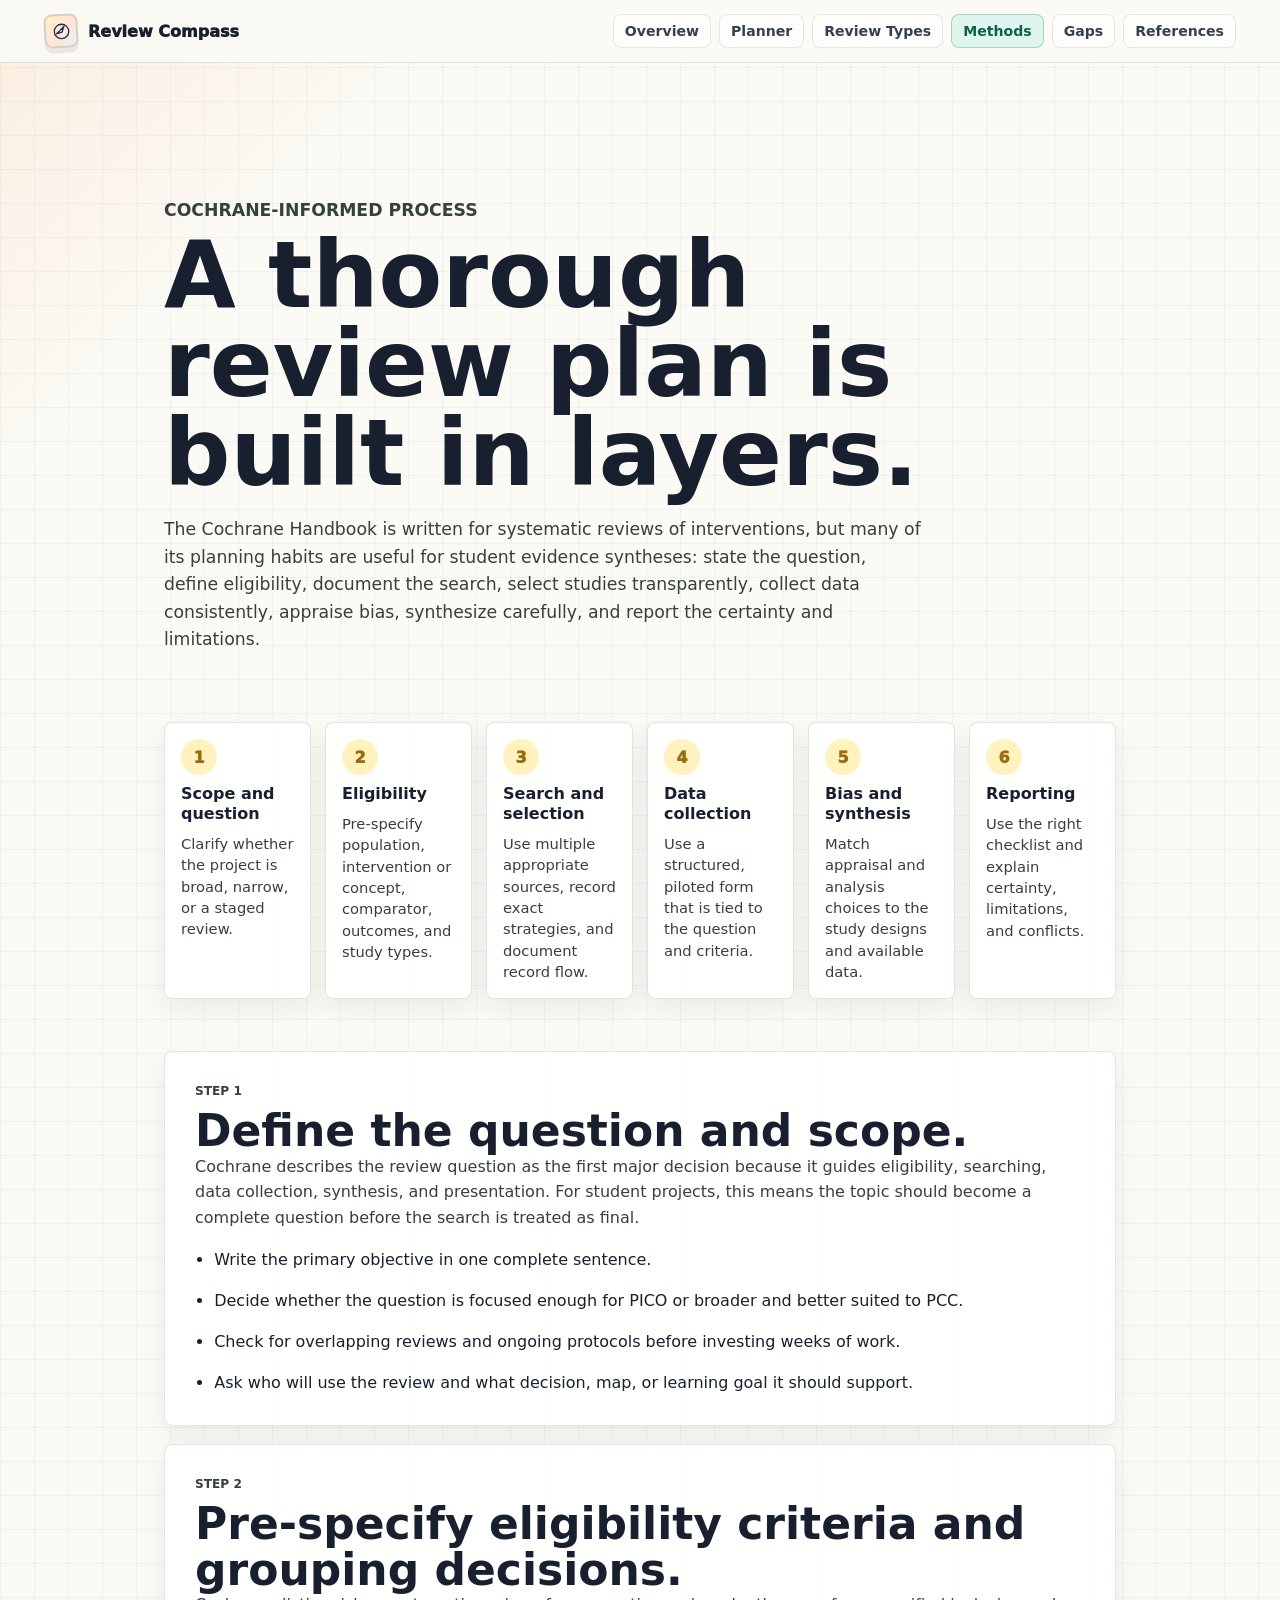
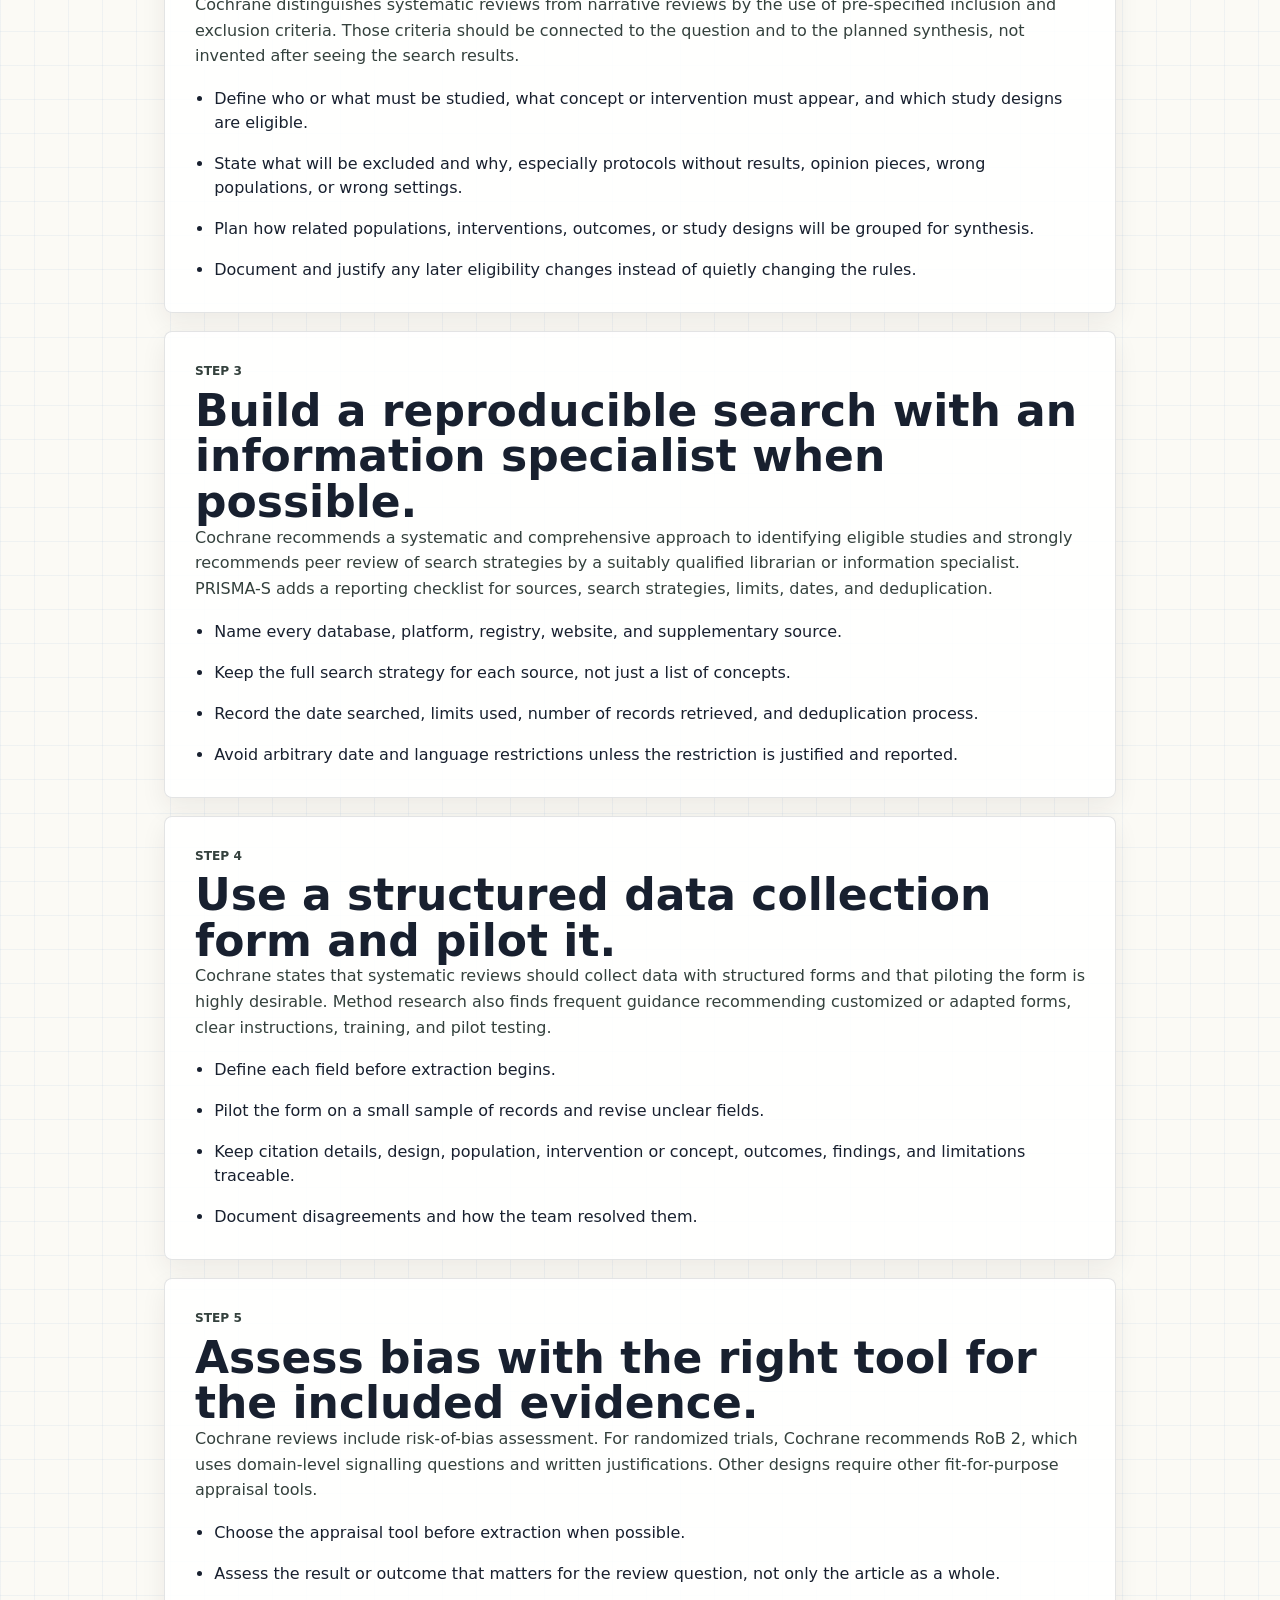
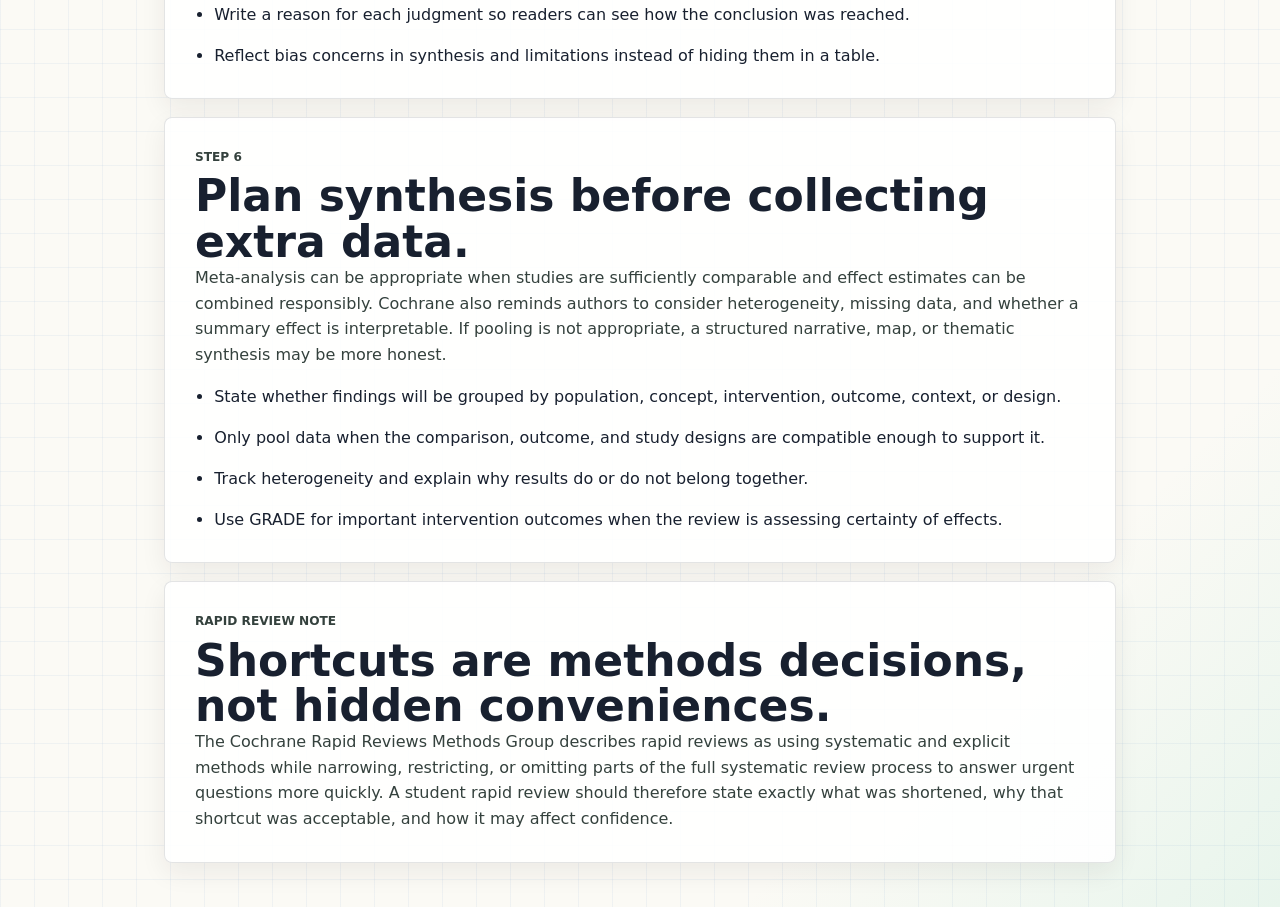
==== review-compass-showcase/cochrane-methods.html @ 55c6a015 "Add Cochrane-informed methods page" ====
<!doctype html>
<html lang="en">
  <head>
    <meta charset="utf-8">
    <meta name="viewport" content="width=device-width, initial-scale=1">
    <meta
      name="description"
      content="A Cochrane-informed student guide to review questions, eligibility criteria, searching, screening, data extraction, risk of bias, synthesis, GRADE, and reporting."
    >
    <title>Review Compass | Cochrane-Informed Methods</title>
    <link rel="stylesheet" href="./styles.css">
  </head>
  <body class="site-body">
    <header class="site-header">
      <a class="site-brand" href="./index.html" aria-label="Review Compass home">
        <span class="brand-mark small" aria-hidden="true">
          <svg viewBox="0 0 32 32" role="img">
            <circle cx="16" cy="16" r="11"></circle>
            <path d="M19.5 8.5 16.8 17 8.5 19.5 13.2 15z"></path>
          </svg>
        </span>
        <span>Review Compass</span>
      </a>
      <nav class="site-nav" aria-label="Website pages">
        <a href="./index.html">Overview</a>
        <a href="./planner.html">Planner</a>
        <a href="./review-types.html">Review Types</a>
        <a class="is-current" href="./cochrane-methods.html">Methods</a>
        <a href="./common-gaps.html">Gaps</a>
        <a href="./references.html">References</a>
      </nav>
    </header>

    <main class="site-main narrow">
      <section class="page-title" aria-labelledby="methods-title">
        <p class="surface-label">Cochrane-informed process</p>
        <h1 id="methods-title">A thorough review plan is built in layers.</h1>
        <p>
          The Cochrane Handbook is written for systematic reviews of interventions, but many of its planning
          habits are useful for student evidence syntheses: state the question, define eligibility, document the
          search, select studies transparently, collect data consistently, appraise bias, synthesize carefully,
          and report the certainty and limitations.
        </p>
      </section>

      <section class="method-map" aria-label="Cochrane-informed process diagram">
        <article>
          <span>1</span>
          <strong>Scope and question</strong>
          <p>Clarify whether the project is broad, narrow, or a staged review.</p>
        </article>
        <article>
          <span>2</span>
          <strong>Eligibility</strong>
          <p>Pre-specify population, intervention or concept, comparator, outcomes, and study types.</p>
        </article>
        <article>
          <span>3</span>
          <strong>Search and selection</strong>
          <p>Use multiple appropriate sources, record exact strategies, and document record flow.</p>
        </article>
        <article>
          <span>4</span>
          <strong>Data collection</strong>
          <p>Use a structured, piloted form that is tied to the question and criteria.</p>
        </article>
        <article>
          <span>5</span>
          <strong>Bias and synthesis</strong>
          <p>Match appraisal and analysis choices to the study designs and available data.</p>
        </article>
        <article>
          <span>6</span>
          <strong>Reporting</strong>
          <p>Use the right checklist and explain certainty, limitations, and conflicts.</p>
        </article>
      </section>

      <section class="method-sections" aria-label="Detailed method guidance">
        <article id="question">
          <p class="surface-label">Step 1</p>
          <h2>Define the question and scope.</h2>
          <p>
            Cochrane describes the review question as the first major decision because it guides eligibility,
            searching, data collection, synthesis, and presentation. For student projects, this means the topic
            should become a complete question before the search is treated as final.
          </p>
          <ul>
            <li>Write the primary objective in one complete sentence.</li>
            <li>Decide whether the question is focused enough for PICO or broader and better suited to PCC.</li>
            <li>Check for overlapping reviews and ongoing protocols before investing weeks of work.</li>
            <li>Ask who will use the review and what decision, map, or learning goal it should support.</li>
          </ul>
        </article>

        <article id="eligibility">
          <p class="surface-label">Step 2</p>
          <h2>Pre-specify eligibility criteria and grouping decisions.</h2>
          <p>
            Cochrane distinguishes systematic reviews from narrative reviews by the use of pre-specified
            inclusion and exclusion criteria. Those criteria should be connected to the question and to the
            planned synthesis, not invented after seeing the search results.
          </p>
          <ul>
            <li>Define who or what must be studied, what concept or intervention must appear, and which study designs are eligible.</li>
            <li>State what will be excluded and why, especially protocols without results, opinion pieces, wrong populations, or wrong settings.</li>
            <li>Plan how related populations, interventions, outcomes, or study designs will be grouped for synthesis.</li>
            <li>Document and justify any later eligibility changes instead of quietly changing the rules.</li>
          </ul>
        </article>

        <article id="searching">
          <p class="surface-label">Step 3</p>
          <h2>Build a reproducible search with an information specialist when possible.</h2>
          <p>
            Cochrane recommends a systematic and comprehensive approach to identifying eligible studies and
            strongly recommends peer review of search strategies by a suitably qualified librarian or information
            specialist. PRISMA-S adds a reporting checklist for sources, search strategies, limits, dates, and
            deduplication.
          </p>
          <ul>
            <li>Name every database, platform, registry, website, and supplementary source.</li>
            <li>Keep the full search strategy for each source, not just a list of concepts.</li>
            <li>Record the date searched, limits used, number of records retrieved, and deduplication process.</li>
            <li>Avoid arbitrary date and language restrictions unless the restriction is justified and reported.</li>
          </ul>
        </article>

        <article id="extraction">
          <p class="surface-label">Step 4</p>
          <h2>Use a structured data collection form and pilot it.</h2>
          <p>
            Cochrane states that systematic reviews should collect data with structured forms and that piloting
            the form is highly desirable. Method research also finds frequent guidance recommending customized
            or adapted forms, clear instructions, training, and pilot testing.
          </p>
          <ul>
            <li>Define each field before extraction begins.</li>
            <li>Pilot the form on a small sample of records and revise unclear fields.</li>
            <li>Keep citation details, design, population, intervention or concept, outcomes, findings, and limitations traceable.</li>
            <li>Document disagreements and how the team resolved them.</li>
          </ul>
        </article>

        <article id="bias">
          <p class="surface-label">Step 5</p>
          <h2>Assess bias with the right tool for the included evidence.</h2>
          <p>
            Cochrane reviews include risk-of-bias assessment. For randomized trials, Cochrane recommends RoB 2,
            which uses domain-level signalling questions and written justifications. Other designs require other
            fit-for-purpose appraisal tools.
          </p>
          <ul>
            <li>Choose the appraisal tool before extraction when possible.</li>
            <li>Assess the result or outcome that matters for the review question, not only the article as a whole.</li>
            <li>Write a reason for each judgment so readers can see how the conclusion was reached.</li>
            <li>Reflect bias concerns in synthesis and limitations instead of hiding them in a table.</li>
          </ul>
        </article>

        <article id="synthesis">
          <p class="surface-label">Step 6</p>
          <h2>Plan synthesis before collecting extra data.</h2>
          <p>
            Meta-analysis can be appropriate when studies are sufficiently comparable and effect estimates can be
            combined responsibly. Cochrane also reminds authors to consider heterogeneity, missing data, and
            whether a summary effect is interpretable. If pooling is not appropriate, a structured narrative,
            map, or thematic synthesis may be more honest.
          </p>
          <ul>
            <li>State whether findings will be grouped by population, concept, intervention, outcome, context, or design.</li>
            <li>Only pool data when the comparison, outcome, and study designs are compatible enough to support it.</li>
            <li>Track heterogeneity and explain why results do or do not belong together.</li>
            <li>Use GRADE for important intervention outcomes when the review is assessing certainty of effects.</li>
          </ul>
        </article>

        <article id="rapid">
          <p class="surface-label">Rapid review note</p>
          <h2>Shortcuts are methods decisions, not hidden conveniences.</h2>
          <p>
            The Cochrane Rapid Reviews Methods Group describes rapid reviews as using systematic and explicit
            methods while narrowing, restricting, or omitting parts of the full systematic review process to
            answer urgent questions more quickly. A student rapid review should therefore state exactly what was
            shortened, why that shortcut was acceptable, and how it may affect confidence.
          </p>
        </article>
      </section>
    </main>
  </body>
</html>
---- review-compass-showcase/styles.css ----
:root{color-scheme:light;--bg:#fbfaf5;--paper:#ffffff;--paper-strong:#f6f1ff;--ink:#18202f;--muted:#677185;--line:#ded7cb;--line-strong:#bdb2a3;--green:#0f7b68;--green-soft:#ddf5ec;--blue:#2468ad;--blue-soft:#e2efff;--coral:#c94f4f;--coral-soft:#ffe3dc;--gold:#986d10;--gold-soft:#fff2bf;--violet:#6d5bd0;--violet-soft:#ece7ff;--peach:#ffb37a;--mint:#9be0c8;--shadow:0 20px 45px rgba(43,35,28,0.12);--shadow-pop:0 14px 0 rgba(24,32,47,0.08),0 22px 45px rgba(43,35,28,0.12);--radius:8px;--font:ui-sans-serif,system-ui,-apple-system,BlinkMacSystemFont,"Segoe UI",sans-serif}*{box-sizing:border-box}html{min-width:320px;background:var(--bg)}body{min-height:100vh;margin:0;color:var(--ink);background:linear-gradient(90deg,rgba(36,104,173,0.055) 1px,transparent 1px),linear-gradient(0deg,rgba(36,104,173,0.055) 1px,transparent 1px),linear-gradient(135deg,rgba(255,179,122,0.18),transparent 22rem),linear-gradient(315deg,rgba(155,224,200,0.2),transparent 24rem),var(--bg);background-size:34px 34px,34px 34px,auto,auto;font-family:var(--font)}body,.app-shell,.sidebar,.workspace,.panel,.text-block,.method-hero,.route-board,.gap-board,.matrix-board,.alternate-board,.notes-card,.brand-row>div,.topbar>div,.panel-heading>div,.project-form label{min-width:0}h1,h2,h3,h4,p,li,td,th,strong,em,span,textarea,select{overflow-wrap:anywhere}button,input,select,textarea{font:inherit}button{cursor:pointer}.app-shell{display:grid;grid-template-columns:minmax(300px,380px) minmax(0,1fr);min-height:100vh}.sidebar{position:sticky;top:0;height:100vh;overflow:auto;border-right:2px solid rgba(24,32,47,0.1);background:linear-gradient(180deg,rgba(255,255,255,0.94),rgba(255,250,240,0.96)),repeating-linear-gradient(135deg,rgba(109,91,208,0.08) 0 8px,transparent 8px 18px);padding:24px;box-shadow:18px 0 45px rgba(43,35,28,0.08)}.brand-row{display:grid;grid-template-columns:44px 1fr;gap:12px;align-items:center;margin-bottom:24px;position:relative}.brand-mark{display:grid;width:44px;height:44px;place-items:center;border:2px solid rgba(24,32,47,0.14);border-radius:var(--radius);background:linear-gradient(135deg,var(--gold-soft),var(--coral-soft) 52%,var(--green-soft));color:#263047;box-shadow:0 8px 0 rgba(24,32,47,0.08);transform:rotate(-3deg)}.brand-mark svg,button svg{width:20px;height:20px;fill:none;stroke:currentColor;stroke-linecap:round;stroke-linejoin:round;stroke-width:2}.brand-mark svg{width:27px;height:27px;transform:rotate(3deg)}h1,h2,h3,h4,p{margin:0}h1{font-size:1.15rem;line-height:1.2}.brand-row p,.status-strip p,.surface-label,.field-note,.help-text{color:var(--muted)}.brand-row p{margin-top:3px;font-size:0.9rem;line-height:1.35}.project-form{display:grid;gap:14px}label{display:grid;gap:7px}.project-form label{position:relative;border:1px solid rgba(189,178,163,0.65);border-radius:var(--radius);background:rgba(255,255,255,0.78);padding:10px;box-shadow:0 8px 18px rgba(43,35,28,0.06)}.project-form label:nth-child(3n+1){background:linear-gradient(180deg,rgba(226,239,255,0.72),rgba(255,255,255,0.88))}.project-form label:nth-child(3n+2){background:linear-gradient(180deg,rgba(221,245,236,0.72),rgba(255,255,255,0.88))}.project-form label:nth-child(3n){background:linear-gradient(180deg,rgba(255,242,191,0.7),rgba(255,255,255,0.88))}label span,.compact-select span,.record-box span{color:#3b4056;font-size:0.82rem;font-weight:850}select,textarea{width:100%;max-width:100%;border:1px solid rgba(83,73,62,0.28);border-radius:var(--radius);background:rgba(255,255,255,0.9);color:var(--ink);outline:none;transition:border-color 0.15s ease,box-shadow 0.15s ease,background 0.15s ease,transform 0.15s ease}select{min-height:40px;padding:0 36px 0 12px}textarea{min-height:42px;resize:vertical;padding:10px 12px;line-height:1.45}select:focus,textarea:focus{border-color:var(--blue);background:#ffffff;box-shadow:0 0 0 3px rgba(36,104,173,0.16),0 8px 18px rgba(43,35,28,0.08);transform:translateY(-1px)}.workspace{width:min(1180px,100%);margin:0 auto;padding:28px}.topbar{display:flex;gap:20px;align-items:center;justify-content:space-between;margin-bottom:20px}.surface-label{margin-bottom:6px;font-size:0.76rem;font-weight:800;letter-spacing:0;text-transform:uppercase}h2{font-size:2.05rem;line-height:1.05}h3{font-size:1.25rem;line-height:1.2}.action-row{display:flex;flex-wrap:wrap;gap:10px;justify-content:flex-end}.ghost-button,.primary-button{display:inline-flex;min-height:42px;align-items:center;justify-content:center;gap:8px;border-radius:var(--radius);padding:0 14px;font-size:0.94rem;font-weight:800;transition:border-color 0.16s ease,box-shadow 0.16s ease,color 0.16s ease,background 0.16s ease,transform 0.16s ease}.ghost-button{border:1px solid rgba(24,32,47,0.16);background:rgba(255,255,255,0.9);color:var(--ink);box-shadow:0 6px 0 rgba(24,32,47,0.06)}.ghost-button:hover,.ghost-button:focus-visible{border-color:var(--blue);color:var(--blue);transform:translateY(-2px)}.primary-button{border:1px solid #ff8f5a;background:linear-gradient(135deg,#ff8f5a,#e45f64);color:#ffffff;box-shadow:0 7px 0 rgba(143,53,47,0.24)}.primary-button:hover,.primary-button:focus-visible{background:linear-gradient(135deg,#ff9d6e,#cf4858);transform:translateY(-2px)}.status-strip{display:grid;grid-template-columns:repeat(4,minmax(0,1fr));gap:10px;overflow:visible;margin-bottom:18px}.status-strip div{position:relative;min-height:86px;overflow:hidden;border:1px solid rgba(24,32,47,0.12);border-radius:var(--radius);background:var(--paper);padding:16px;box-shadow:var(--shadow-pop)}.status-strip div::before{position:absolute;inset:0 auto 0 0;width:7px;background:var(--green);content:""}.status-strip div:nth-child(2)::before{background:var(--violet)}.status-strip div:nth-child(3)::before{background:var(--blue)}.status-strip div:nth-child(4)::before{background:var(--coral)}.status-strip span{display:block;margin-bottom:8px;color:var(--green);font-size:1.35rem;font-weight:900;line-height:1}.status-strip p{font-size:0.88rem;line-height:1.35}.tab-list{display:flex;gap:8px;overflow-x:auto;margin:0 0 18px;padding:8px;border:1px solid rgba(24,32,47,0.12);border-radius:var(--radius);background:linear-gradient(90deg,rgba(255,255,255,0.86),rgba(246,241,255,0.82)),repeating-linear-gradient(90deg,transparent 0 18px,rgba(36,104,173,0.06) 18px 19px);box-shadow:0 8px 22px rgba(43,35,28,0.08)}.tab{position:relative;flex:1 0 auto;min-width:96px;min-height:38px;border:1px solid rgba(24,32,47,0.1);border-radius:6px;background:rgba(255,255,255,0.7);color:var(--muted);font-size:0.92rem;font-weight:800;transition:background 0.16s ease,color 0.16s ease,transform 0.16s ease,box-shadow 0.16s ease}.tab:hover,.tab:focus-visible{color:var(--blue);transform:translateY(-1px)}.ghost-button:focus-visible,.primary-button:focus-visible,.tab:focus-visible{outline:3px solid rgba(36,95,159,0.28);outline-offset:2px}.tab.is-active{border-color:rgba(24,32,47,0.14);background:linear-gradient(135deg,#ffffff,var(--gold-soft));color:var(--ink);box-shadow:0 7px 0 rgba(152,109,16,0.15),0 12px 20px rgba(23,33,30,0.06);transform:rotate(-1deg)}.panel{overflow:hidden;border:1px solid rgba(24,32,47,0.12);border-radius:var(--radius);background:linear-gradient(180deg,rgba(255,255,255,0.97),rgba(255,253,247,0.98));box-shadow:var(--shadow)}.panel[hidden]{display:none}.panel.is-active{display:block}.panel-heading{display:flex;gap:16px;align-items:center;justify-content:space-between;border-bottom:1px solid rgba(24,32,47,0.1);background:linear-gradient(90deg,rgba(226,239,255,0.78),rgba(236,231,255,0.64),rgba(255,242,191,0.52));padding:22px}.compact-select{width:min(260px,100%)}.guide-layout{display:grid;grid-template-columns:minmax(0,1fr) minmax(280px,360px);gap:18px;align-items:start;padding:22px}.guide-output{display:grid;gap:18px}.method-hero,.route-board,.gap-board,.matrix-board,.alternate-board,.notes-card{border:1px solid rgba(24,32,47,0.12);border-radius:var(--radius);background:var(--paper);box-shadow:0 12px 28px rgba(43,35,28,0.07)}.method-hero{display:grid;grid-template-columns:minmax(0,1fr) minmax(220px,0.54fr);gap:14px;overflow:hidden;background:linear-gradient(135deg,rgba(255,255,255,0.94),rgba(221,245,236,0.72)),repeating-linear-gradient(90deg,rgba(15,123,104,0.08) 0 2px,transparent 2px 18px);padding:18px}.method-copy h4,.board-heading h4,.notes-card h4{margin-bottom:8px;font-size:1.08rem;line-height:1.2}.method-copy p,.method-warning p,.route-step p,.gap-row p,.alternate-grid p,.notes-card textarea,.prompt-chip{font-size:0.94rem;line-height:1.45}.method-copy p,.route-step p,.gap-row p,.alternate-grid p{color:#34413d}.method-warning{border:1px dashed rgba(152,109,16,0.5);border-radius:var(--radius);background:rgba(255,242,191,0.72);padding:14px}.method-warning strong,.route-step strong,.gap-row strong,.alternate-grid strong{display:block;margin-bottom:5px}.board-heading{border-bottom:1px solid rgba(24,32,47,0.1);background:linear-gradient(90deg,rgba(246,241,255,0.75),rgba(226,239,255,0.7));padding:16px 18px}.route-map,.gap-chart,.alternate-grid{display:grid;gap:12px;padding:18px}.route-map{grid-template-columns:repeat(auto-fit,minmax(180px,1fr));background:linear-gradient(90deg,transparent 0 49%,rgba(36,104,173,0.08) 49% 51%,transparent 51%),linear-gradient(0deg,transparent 0 49%,rgba(36,104,173,0.08) 49% 51%,transparent 51%);background-size:100% 50%,33% 100%}.route-step{position:relative;min-height:148px;border:1px solid rgba(24,32,47,0.11);border-radius:var(--radius);background:rgba(255,255,255,0.88);padding:44px 14px 14px;box-shadow:0 8px 0 rgba(24,32,47,0.05)}.route-step:nth-child(2n){transform:rotate(0.8deg)}.route-step:nth-child(2n+1){transform:rotate(-0.6deg)}.route-step span{position:absolute;top:12px;left:12px;display:grid;width:25px;height:25px;place-items:center;border-radius:999px;background:var(--blue-soft);color:var(--blue);font-size:0.82rem;font-weight:900}.route-step.is-active{border-color:rgba(15,123,104,0.38);background:linear-gradient(180deg,rgba(221,245,236,0.9),#ffffff);box-shadow:0 8px 0 rgba(15,123,104,0.16),0 16px 26px rgba(43,35,28,0.08)}.route-step.is-active span{background:var(--green);color:#ffffff}.gap-chart{background:linear-gradient(180deg,rgba(255,255,255,0.96),rgba(255,253,247,0.98))}.gap-row{display:grid;grid-template-columns:minmax(180px,1fr) minmax(110px,0.38fr) 92px;gap:14px;align-items:center;border:1px solid rgba(24,32,47,0.1);border-left:6px solid var(--green);border-radius:var(--radius);background:#ffffff;padding:13px}.gap-row.needs{border-left-color:var(--coral)}.gap-row.watch{border-left-color:var(--gold)}.gap-meter{height:13px;overflow:hidden;border-radius:999px;background:rgba(24,32,47,0.08)}.gap-meter span{display:block;height:100%;border-radius:inherit;background:linear-gradient(90deg,var(--coral),var(--gold),var(--green))}.gap-row em{justify-self:end;color:var(--muted);font-size:0.82rem;font-style:normal;font-weight:900}.guide-table{padding:0}.guide-table table{min-width:920px}.selected-row td{background:rgba(221,245,236,0.46)}.alternate-grid{grid-template-columns:repeat(3,minmax(0,1fr))}.alternate-grid article{border:1px solid rgba(24,32,47,0.1);border-radius:var(--radius);background:linear-gradient(180deg,#ffffff,rgba(236,231,255,0.45));padding:14px}.notes-card{position:sticky;top:22px;display:grid;gap:14px;background:linear-gradient(180deg,rgba(255,242,191,0.78),rgba(255,255,255,0.96)),repeating-linear-gradient(0deg,transparent 0 31px,rgba(152,109,16,0.13) 31px 32px);padding:18px}.notes-card textarea{min-height:260px;background:rgba(255,255,255,0.82)}.prompt-list{display:grid;gap:9px}.prompt-chip{border:1px solid rgba(24,32,47,0.12);border-radius:var(--radius);background:rgba(255,255,255,0.78);color:#30413b;padding:10px 11px;text-align:left;box-shadow:0 5px 0 rgba(152,109,16,0.1)}.prompt-chip:hover,.prompt-chip:focus-visible{border-color:var(--blue);box-shadow:0 5px 0 rgba(36,104,173,0.12)}.prose-grid,.search-layout,.checklist-grid{display:grid;gap:18px;padding:22px}.prose-grid{grid-template-columns:repeat(2,minmax(0,1fr))}.text-block{position:relative;overflow:hidden;border:1px solid rgba(24,32,47,0.11);border-radius:var(--radius);background:var(--paper);padding:18px;box-shadow:0 10px 24px rgba(43,35,28,0.07);transition:transform 0.16s ease,box-shadow 0.16s ease,border-color 0.16s ease}.text-block::before{position:absolute;inset:0 0 auto;height:5px;background:linear-gradient(90deg,var(--green),var(--blue),var(--peach));content:""}.text-block:hover{border-color:rgba(36,104,173,0.22);box-shadow:var(--shadow-pop);transform:translateY(-2px)}.text-block.full{grid-column:1 / -1}.text-block h4,.decision-card h4{margin:0 0 10px;font-size:1rem;line-height:1.25}.text-block p,.text-block li,.decision-card p,.decision-card li{color:#2f3e39;font-size:0.96rem;line-height:1.55}.text-block p+p{margin-top:10px}ul,ol{margin:0;padding-left:20px}li+li{margin-top:8px}.tag-row{display:flex;flex-wrap:wrap;gap:8px;margin-top:12px}.tag{display:inline-flex;min-height:28px;align-items:center;border:1px solid rgba(24,32,47,0.12);border-radius:999px;background:linear-gradient(135deg,var(--violet-soft),#ffffff);color:#394065;padding:0 10px;font-size:0.82rem;font-weight:800;box-shadow:0 4px 0 rgba(109,91,208,0.1)}.search-code{overflow:auto;border:1px solid rgba(24,32,47,0.16);border-radius:var(--radius);background:linear-gradient(180deg,rgba(16,34,45,0.96),rgba(14,27,37,0.98)),repeating-linear-gradient(0deg,transparent 0 27px,rgba(255,255,255,0.08) 27px 28px);color:#eefbf6;padding:18px;white-space:pre-wrap;line-height:1.55;box-shadow:inset 0 0 0 1px rgba(255,255,255,0.06),0 12px 28px rgba(14,27,37,0.18)}.search-layout{grid-template-columns:minmax(0,1.25fr) minmax(260px,0.75fr)}.search-notes{display:grid;align-content:start;gap:12px}.note{border:1px solid rgba(36,104,173,0.16);border-left:5px solid var(--blue);background:var(--blue-soft);padding:14px;border-radius:var(--radius);box-shadow:0 8px 18px rgba(43,35,28,0.06)}.note.warning{border-left-color:var(--gold);background:var(--gold-soft)}.note p{color:#263934;font-size:0.94rem;line-height:1.45}.screening-layout{display:grid;grid-template-columns:minmax(0,1fr) minmax(260px,360px);gap:18px;padding:22px}.record-box textarea{min-height:260px}.decision-card{min-height:260px;border:1px solid rgba(24,32,47,0.12);border-radius:var(--radius);background:linear-gradient(180deg,#ffffff,rgba(221,245,236,0.54));padding:18px;box-shadow:0 10px 24px rgba(43,35,28,0.08)}.decision-badge{display:inline-flex;min-height:34px;align-items:center;margin-bottom:14px;border-radius:999px;padding:0 12px;font-size:0.86rem;font-weight:900}.decision-badge.include{background:linear-gradient(135deg,var(--green-soft),#ffffff);color:var(--green);border:1px solid rgba(15,123,104,0.18)}.decision-badge.exclude{background:linear-gradient(135deg,var(--coral-soft),#ffffff);color:var(--coral);border:1px solid rgba(201,79,79,0.18)}.table-wrap{overflow-x:auto;padding:22px}table{width:100%;min-width:720px;border-collapse:collapse}th,td{border-bottom:1px solid var(--line);padding:13px 12px;text-align:left;vertical-align:top}th{background:linear-gradient(135deg,var(--violet-soft),var(--blue-soft));color:#303852;font-size:0.82rem;font-weight:900}td{color:#2f3e39;font-size:0.93rem;line-height:1.45}.checklist-grid{grid-template-columns:repeat(2,minmax(0,1fr))}.check-item{display:grid;grid-template-columns:28px 1fr;gap:10px;align-items:start;border:1px solid rgba(24,32,47,0.11);border-radius:var(--radius);background:linear-gradient(180deg,#ffffff,rgba(255,242,191,0.3));padding:14px;box-shadow:0 10px 22px rgba(43,35,28,0.06)}.check-dot{display:grid;width:24px;height:24px;place-items:center;border-radius:999px;background:linear-gradient(135deg,var(--green-soft),var(--gold-soft));color:var(--green);box-shadow:0 4px 0 rgba(15,123,104,0.12)}.check-dot svg{width:15px;height:15px;fill:none;stroke:currentColor;stroke-linecap:round;stroke-linejoin:round;stroke-width:3}.check-item strong{display:block;margin-bottom:4px;color:var(--ink);font-size:0.94rem}.check-item p{color:var(--muted);font-size:0.9rem;line-height:1.4}.field-note{margin-top:10px;font-size:0.88rem;line-height:1.45}.toast{position:fixed;right:18px;bottom:18px;max-width:360px;transform:translateY(20px);border:1px solid var(--line);border-radius:var(--radius);background:#17211e;color:#ffffff;opacity:0;pointer-events:none;padding:12px 14px;transition:opacity 0.2s ease,transform 0.2s ease}.toast.is-visible{transform:translateY(0);opacity:1}.site-body{min-height:100vh}.site-header{position:sticky;z-index:20;top:0;display:flex;gap:18px;align-items:center;justify-content:space-between;border-bottom:1px solid rgba(24,32,47,0.12);background:rgba(251,250,245,0.92);padding:14px clamp(18px,4vw,44px);backdrop-filter:blur(16px)}.site-brand{display:inline-flex;min-width:0;align-items:center;gap:10px;color:var(--ink);font-weight:950;text-decoration:none}.brand-mark.small{width:34px;height:34px;box-shadow:0 5px 0 rgba(24,32,47,0.08)}.brand-mark.small svg{width:21px;height:21px}.site-nav,.mini-site-nav{display:flex;gap:8px;align-items:center}.site-nav{flex-wrap:wrap;justify-content:flex-end}.site-nav a,.mini-site-nav a{display:inline-flex;min-height:34px;align-items:center;justify-content:center;border:1px solid rgba(24,32,47,0.1);border-radius:var(--radius);background:rgba(255,255,255,0.72);color:#334052;font-size:0.88rem;font-weight:850;line-height:1;text-decoration:none;transition:transform 0.16s ease,border-color 0.16s ease,background 0.16s ease,color 0.16s ease}.site-nav a{padding:0 11px}.site-nav a:hover,.site-nav a:focus-visible,.mini-site-nav a:hover,.mini-site-nav a:focus-visible{border-color:rgba(36,104,173,0.35);background:#ffffff;color:var(--blue);transform:translateY(-1px)}.site-nav a.is-current,.mini-site-nav a.is-current{border-color:rgba(15,123,104,0.28);background:var(--green-soft);color:#0c604f}.mini-site-nav{flex-wrap:wrap;margin:-10px 0 18px}.mini-site-nav a{flex:1 1 94px;padding:0 9px;font-size:0.8rem}.site-main{width:min(1180px,100%);margin:0 auto;padding:clamp(18px,4vw,44px)}.site-main.narrow{width:min(1040px,100%)}.atlas-hero{display:grid;min-height:min(720px,calc(100vh - 70px));grid-template-columns:minmax(0,1.02fr) minmax(320px,0.98fr);gap:clamp(24px,5vw,64px);align-items:center;padding:clamp(26px,5vw,70px) 0}.hero-copy,.section-heading,.page-title,.split-band>div{min-width:0}.hero-copy h1,.page-title h1{max-width:860px;margin:0;font-size:clamp(2.25rem,8vw,5.8rem);line-height:0.96}.hero-copy p,.page-title p,.section-heading p,.split-band p,.feature-tile p,.decision-panel p,.method-sections p,.gap-atlas p,.reference-list p{color:#34413d;line-height:1.6}.hero-copy>p,.page-title>p,.section-heading>p,.split-band>div>p{max-width:760px;margin-top:18px;font-size:1.08rem}.hero-actions{display:flex;flex-wrap:wrap;gap:12px;margin-top:26px}.primary-link,.secondary-link,.reference-list a{display:inline-flex;min-height:44px;align-items:center;justify-content:center;border-radius:var(--radius);padding:0 16px;font-weight:900;text-decoration:none}.primary-link{border:1px solid #ff8f5a;background:linear-gradient(135deg,#ff8f5a,#e45f64);color:#ffffff;box-shadow:0 7px 0 rgba(143,53,47,0.24)}.secondary-link,.reference-list a{border:1px solid rgba(24,32,47,0.14);background:rgba(255,255,255,0.82);color:var(--ink);box-shadow:0 6px 0 rgba(24,32,47,0.06)}.compass-visual{position:relative;display:grid;min-height:440px;place-items:center;overflow:hidden;border:1px solid rgba(24,32,47,0.12);border-radius:var(--radius);background:radial-gradient(circle at 50% 50%,rgba(255,242,191,0.98) 0 21%,transparent 22%),conic-gradient(from -28deg,rgba(221,245,236,0.92),rgba(226,239,255,0.94),rgba(236,231,255,0.9),rgba(255,227,220,0.92),rgba(221,245,236,0.92));box-shadow:var(--shadow-pop)}.compass-visual::before,.compass-visual::after{position:absolute;border:2px dashed rgba(24,32,47,0.18);border-radius:999px;content:""}.compass-visual::before{width:76%;aspect-ratio:1}.compass-visual::after{width:48%;aspect-ratio:1}.compass-ring{position:absolute;inset:9%}.compass-ring span{position:absolute;display:inline-grid;min-width:102px;min-height:44px;place-items:center;border:1px solid rgba(24,32,47,0.13);border-radius:var(--radius);background:#ffffff;color:var(--ink);font-weight:900;box-shadow:0 8px 0 rgba(24,32,47,0.07)}.compass-ring span:nth-child(1){top:2%;left:50%;transform:translateX(-50%) rotate(-2deg)}.compass-ring span:nth-child(2){top:45%;right:0;transform:rotate(3deg)}.compass-ring span:nth-child(3){bottom:2%;left:50%;transform:translateX(-50%) rotate(2deg)}.compass-ring span:nth-child(4){top:45%;left:0;transform:rotate(-3deg)}.compass-center{position:relative;z-index:2;width:min(230px,62%);border:1px solid rgba(24,32,47,0.12);border-radius:var(--radius);background:rgba(255,255,255,0.94);padding:20px;text-align:center;box-shadow:0 12px 0 rgba(152,109,16,0.1)}.compass-center strong{display:block;margin-bottom:8px;font-size:1.22rem}.compass-center p{color:var(--muted);font-size:0.94rem;line-height:1.45}.page-band,.decision-panel,.page-title{margin-bottom:clamp(28px,5vw,56px)}.page-band{padding:clamp(22px,4vw,42px) 0}.page-title{padding:clamp(28px,6vw,72px) 0 12px}.section-heading{margin-bottom:22px}.section-heading.compact{margin-bottom:18px}.section-heading h2,.split-band h2,.method-sections h2,.reference-list h2{font-size:clamp(1.55rem,4vw,2.75rem);line-height:1.04}.color-wash{border-block:1px solid rgba(24,32,47,0.09);background:linear-gradient(90deg,rgba(226,239,255,0.46),rgba(255,242,191,0.42),rgba(221,245,236,0.44));box-shadow:0 0 0 100vmax rgba(255,255,255,0.24);clip-path:inset(0 -100vmax)}.feature-grid,.review-type-grid,.route-diagram,.method-map,.gap-atlas,.reference-list{display:grid;gap:14px}.feature-grid.three{grid-template-columns:repeat(3,minmax(0,1fr))}.feature-grid.two{grid-template-columns:repeat(2,minmax(0,1fr))}.feature-tile,.review-type-grid article,.method-map article,.method-sections article,.gap-atlas article,.reference-list article,.sticky-note{border:1px solid rgba(24,32,47,0.12);border-radius:var(--radius);background:rgba(255,255,255,0.88);box-shadow:0 10px 26px rgba(43,35,28,0.07)}.feature-tile{padding:18px}.feature-tile strong,.review-type-grid strong,.gap-atlas strong{display:block;margin-bottom:8px;font-size:1.02rem;line-height:1.25}.route-diagram{grid-template-columns:repeat(3,minmax(0,1fr))}.route-diagram article{position:relative;min-height:180px;border:1px solid rgba(24,32,47,0.12);border-radius:var(--radius);background:linear-gradient(180deg,rgba(255,255,255,0.95),rgba(255,255,255,0.82)),repeating-linear-gradient(135deg,rgba(36,104,173,0.08) 0 6px,transparent 6px 18px);padding:50px 16px 16px;box-shadow:0 8px 0 rgba(24,32,47,0.06)}.route-diagram article:nth-child(2n){transform:rotate(0.7deg)}.route-diagram article:nth-child(2n+1){transform:rotate(-0.6deg)}.route-diagram span,.method-map span{display:grid;place-items:center;border-radius:999px;font-weight:950}.route-diagram span{position:absolute;top:14px;left:14px;width:28px;height:28px;background:var(--blue-soft);color:var(--blue)}.route-diagram strong{display:block;margin-bottom:8px}.route-diagram p{color:#34413d;line-height:1.5}.workflow-ladder{display:grid;gap:12px}.workflow-ladder article{display:grid;grid-template-columns:54px minmax(0,1fr);gap:14px;align-items:start;border:1px solid rgba(24,32,47,0.1);border-radius:var(--radius);background:rgba(255,255,255,0.86);padding:16px}.workflow-ladder span{display:grid;width:44px;height:44px;place-items:center;border-radius:var(--radius);background:linear-gradient(135deg,var(--green-soft),var(--blue-soft));color:var(--green);font-weight:950}.workflow-ladder strong{display:block;margin-bottom:5px}.workflow-ladder p{color:#34413d;line-height:1.5}.split-band{display:grid;grid-template-columns:minmax(0,1fr) minmax(260px,360px);gap:24px;align-items:start}.sticky-note{position:relative;background:linear-gradient(180deg,rgba(255,242,191,0.92),rgba(255,255,255,0.96)),repeating-linear-gradient(0deg,transparent 0 31px,rgba(152,109,16,0.12) 31px 32px);padding:20px}.sticky-note::before{position:absolute;top:-13px;left:50%;width:74px;height:24px;transform:translateX(-50%) rotate(-2deg);border:1px solid rgba(152,109,16,0.16);background:rgba(255,255,255,0.58);content:""}.review-type-grid{grid-template-columns:repeat(2,minmax(0,1fr))}.review-type-grid article{padding:18px}.review-type-grid p+p{margin-top:8px}.comparison-table{overflow-x:auto;border:1px solid rgba(24,32,47,0.12);border-radius:var(--radius);background:#ffffff;box-shadow:0 10px 26px rgba(43,35,28,0.07)}.comparison-table table{min-width:760px}.comparison-table td,.comparison-table th{vertical-align:top}.method-map{grid-template-columns:repeat(6,minmax(0,1fr));margin-bottom:clamp(28px,5vw,52px)}.method-map article{display:grid;gap:9px;align-content:start;min-height:220px;padding:16px}.method-map span{width:36px;height:36px;background:var(--gold-soft);color:var(--gold)}.method-map strong{line-height:1.25}.method-map p{color:#34413d;font-size:0.92rem;line-height:1.45}.method-sections{display:grid;gap:18px}.method-sections article{padding:clamp(18px,4vw,30px)}.method-sections ul{display:grid;gap:9px;margin:18px 0 0;padding-left:1.2rem}.method-sections li{line-height:1.5}.gap-atlas{grid-template-columns:repeat(2,minmax(0,1fr));margin-bottom:clamp(28px,5vw,52px)}.gap-atlas article{display:grid;grid-template-columns:74px minmax(0,1fr);gap:15px;align-items:start;padding:18px}.gap-score{display:grid;min-height:46px;place-items:center;border-radius:var(--radius);font-size:0.78rem;font-weight:950;text-transform:uppercase}.gap-score.good{background:var(--green-soft);color:var(--green)}.gap-score.watch{background:var(--gold-soft);color:var(--gold)}.gap-score.needs{background:var(--coral-soft);color:var(--coral)}.reference-list{grid-template-columns:repeat(2,minmax(0,1fr))}.reference-list article{padding:20px}.reference-list h2{margin-bottom:10px;font-size:1.15rem}.reference-list a{width:fit-content;min-height:38px;margin-top:14px;padding:0 13px;font-size:0.9rem}@media (max-width:980px){.app-shell{grid-template-columns:1fr}.sidebar{position:relative;height:auto;border-right:0;border-bottom:1px solid var(--line)}.project-form{grid-template-columns:repeat(2,minmax(0,1fr))}.guide-layout{grid-template-columns:1fr}.notes-card{position:relative;top:auto}.project-form label:nth-child(2),.project-form label:nth-child(8),.project-form label:nth-child(9),.project-form label:nth-child(10){grid-column:1 / -1}.site-header{align-items:flex-start;flex-direction:column}.site-nav{justify-content:flex-start}.atlas-hero,.split-band{grid-template-columns:1fr}.feature-grid.three,.route-diagram,.review-type-grid,.gap-atlas,.reference-list{grid-template-columns:1fr}.method-map{grid-template-columns:repeat(3,minmax(0,1fr))}}@media (max-width:760px){html{min-width:0}.workspace,.sidebar{padding:18px}h2{font-size:1.7rem}.topbar,.panel-heading{align-items:stretch;flex-direction:column}.action-row{justify-content:flex-start}.tab-list{display:grid;grid-template-columns:repeat(3,minmax(0,1fr));overflow:visible}.tab{min-width:0}.status-strip,.method-hero,.route-map,.alternate-grid,.prose-grid,.search-layout,.screening-layout,.checklist-grid,.project-form{grid-template-columns:1fr}.status-strip div{min-height:72px}.guide-layout,.route-map,.gap-chart,.alternate-grid{padding:16px}.gap-row{grid-template-columns:1fr}.gap-row em{justify-self:start}.ghost-button,.primary-button{flex:1 1 120px}table,thead,tbody,tr,td{display:block;width:100%;min-width:0}table{border-collapse:separate;border-spacing:0 12px}thead{position:absolute;width:1px;height:1px;overflow:hidden;clip:rect(0 0 0 0)}tr{border:1px solid var(--line);border-radius:var(--radius);background:var(--paper);padding:12px}td{border-bottom:0;padding:8px 0}td::before{display:block;margin-bottom:3px;color:var(--muted);content:attr(data-label);font-size:0.76rem;font-weight:900;text-transform:uppercase}.site-header{padding:12px 14px}.site-nav,.mini-site-nav{display:grid;grid-template-columns:repeat(2,minmax(0,1fr));width:100%}.site-nav a,.mini-site-nav a{min-width:0}.site-main{padding:18px}.atlas-hero{min-height:0;padding:30px 0}.hero-copy h1,.page-title h1{font-size:2.45rem}.compass-visual{min-height:340px}.compass-ring span{min-width:82px;min-height:38px;font-size:0.82rem}.feature-grid.two,.method-map{grid-template-columns:1fr}.workflow-ladder article,.gap-atlas article{grid-template-columns:1fr}}@media (prefers-reduced-motion:reduce){*,*::before,*::after{scroll-behavior:auto !important;transition:none !important}}
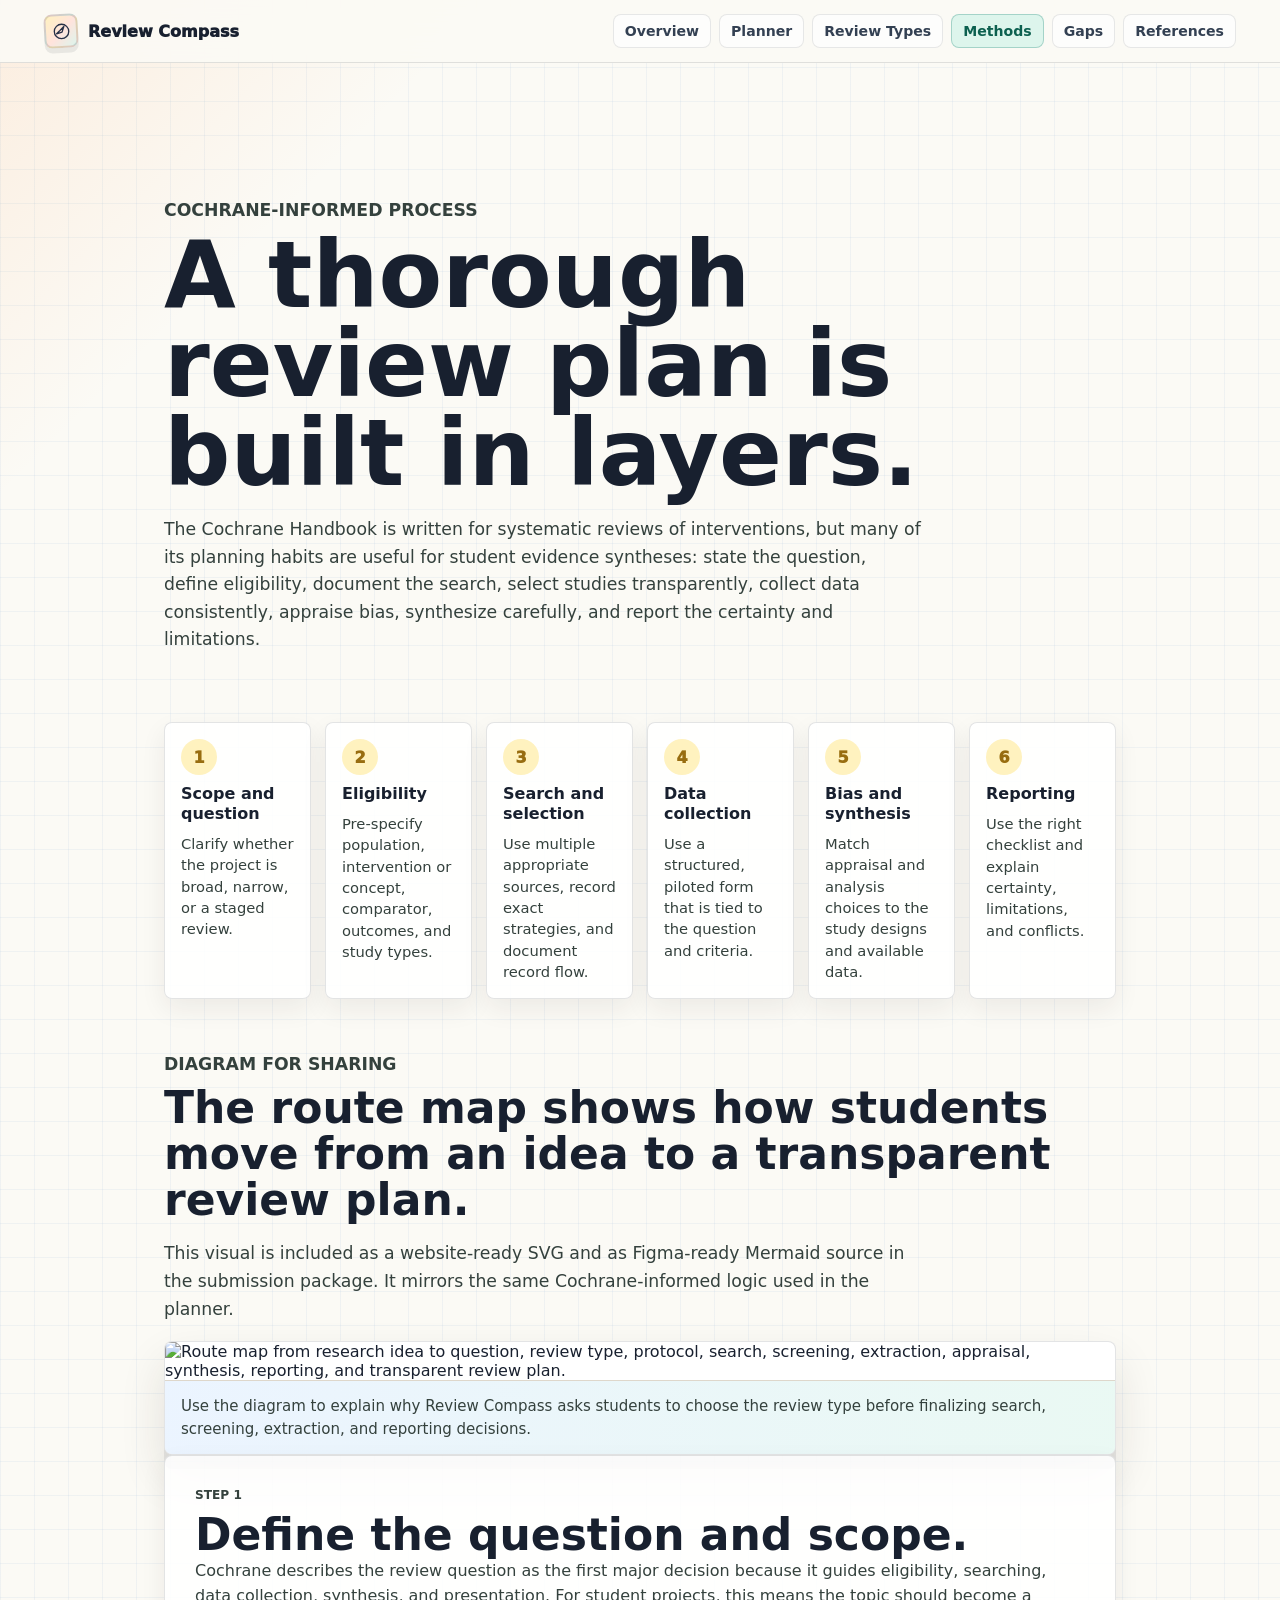
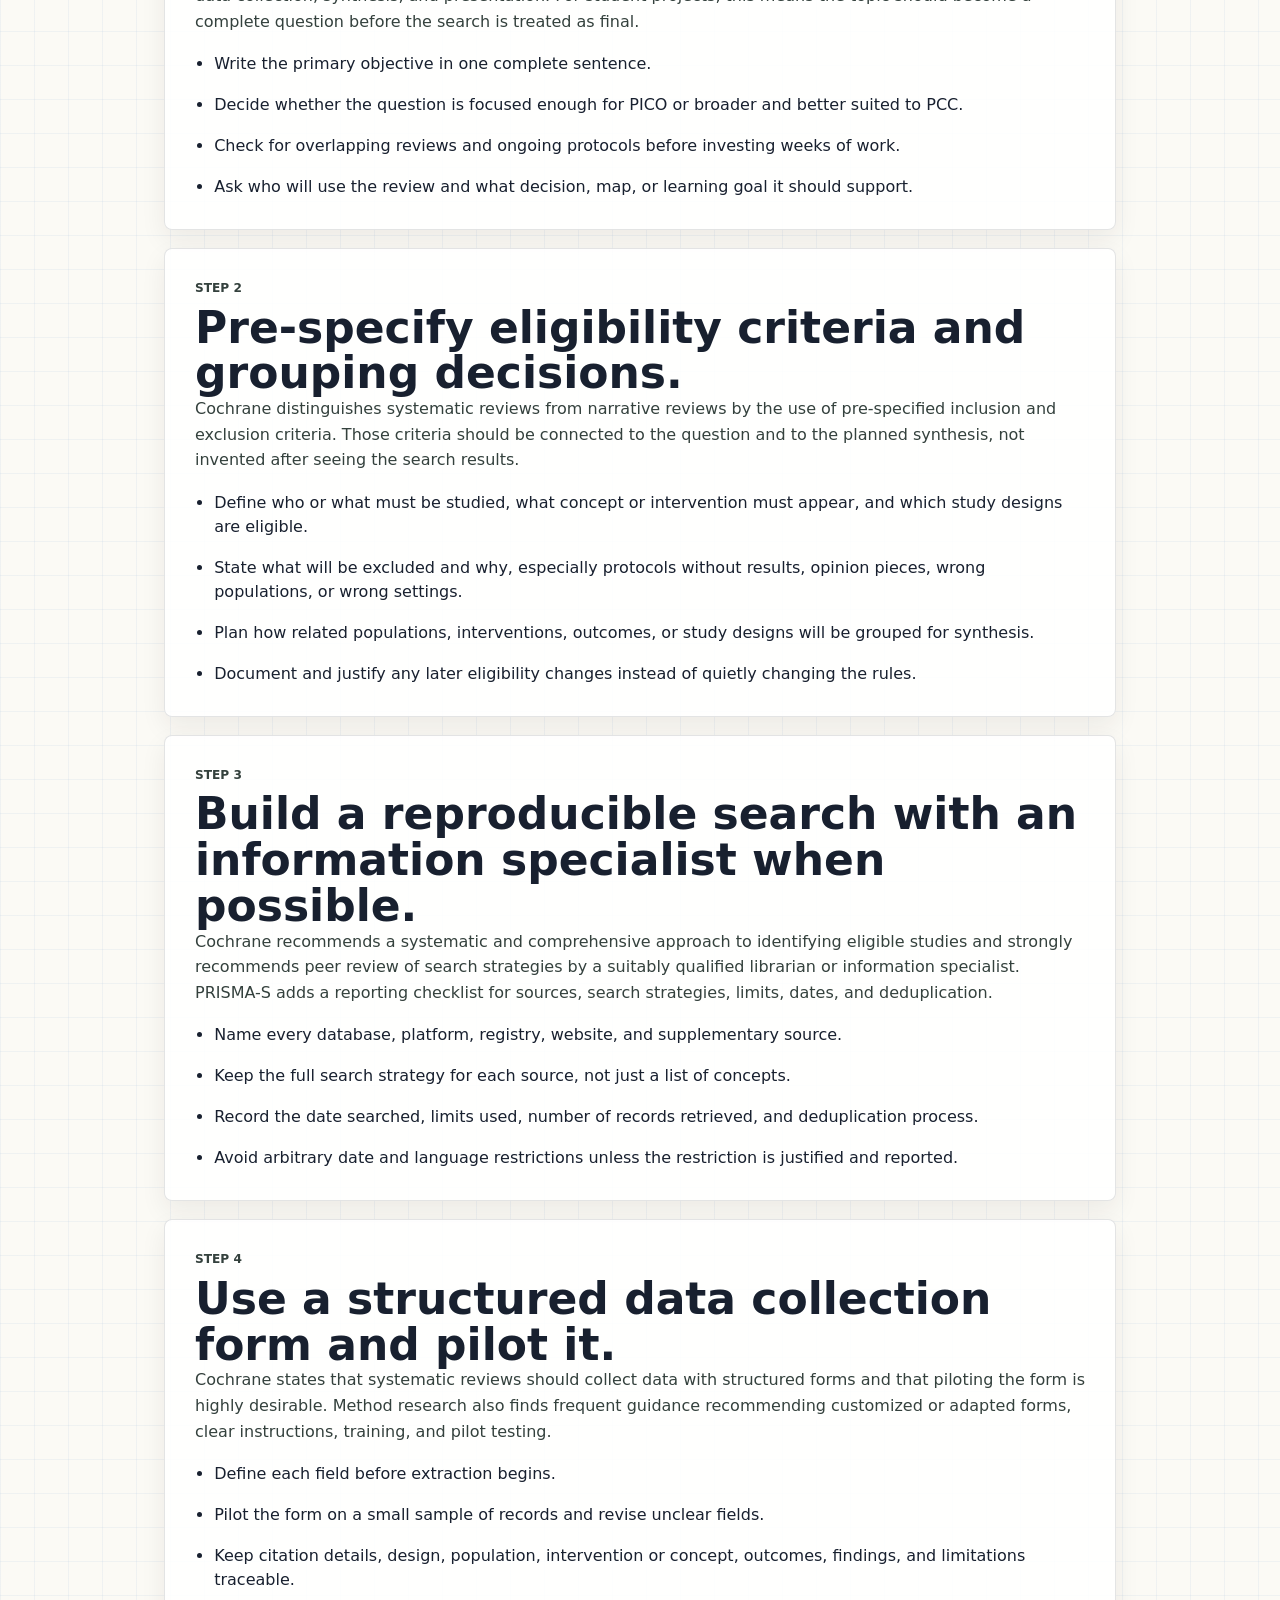
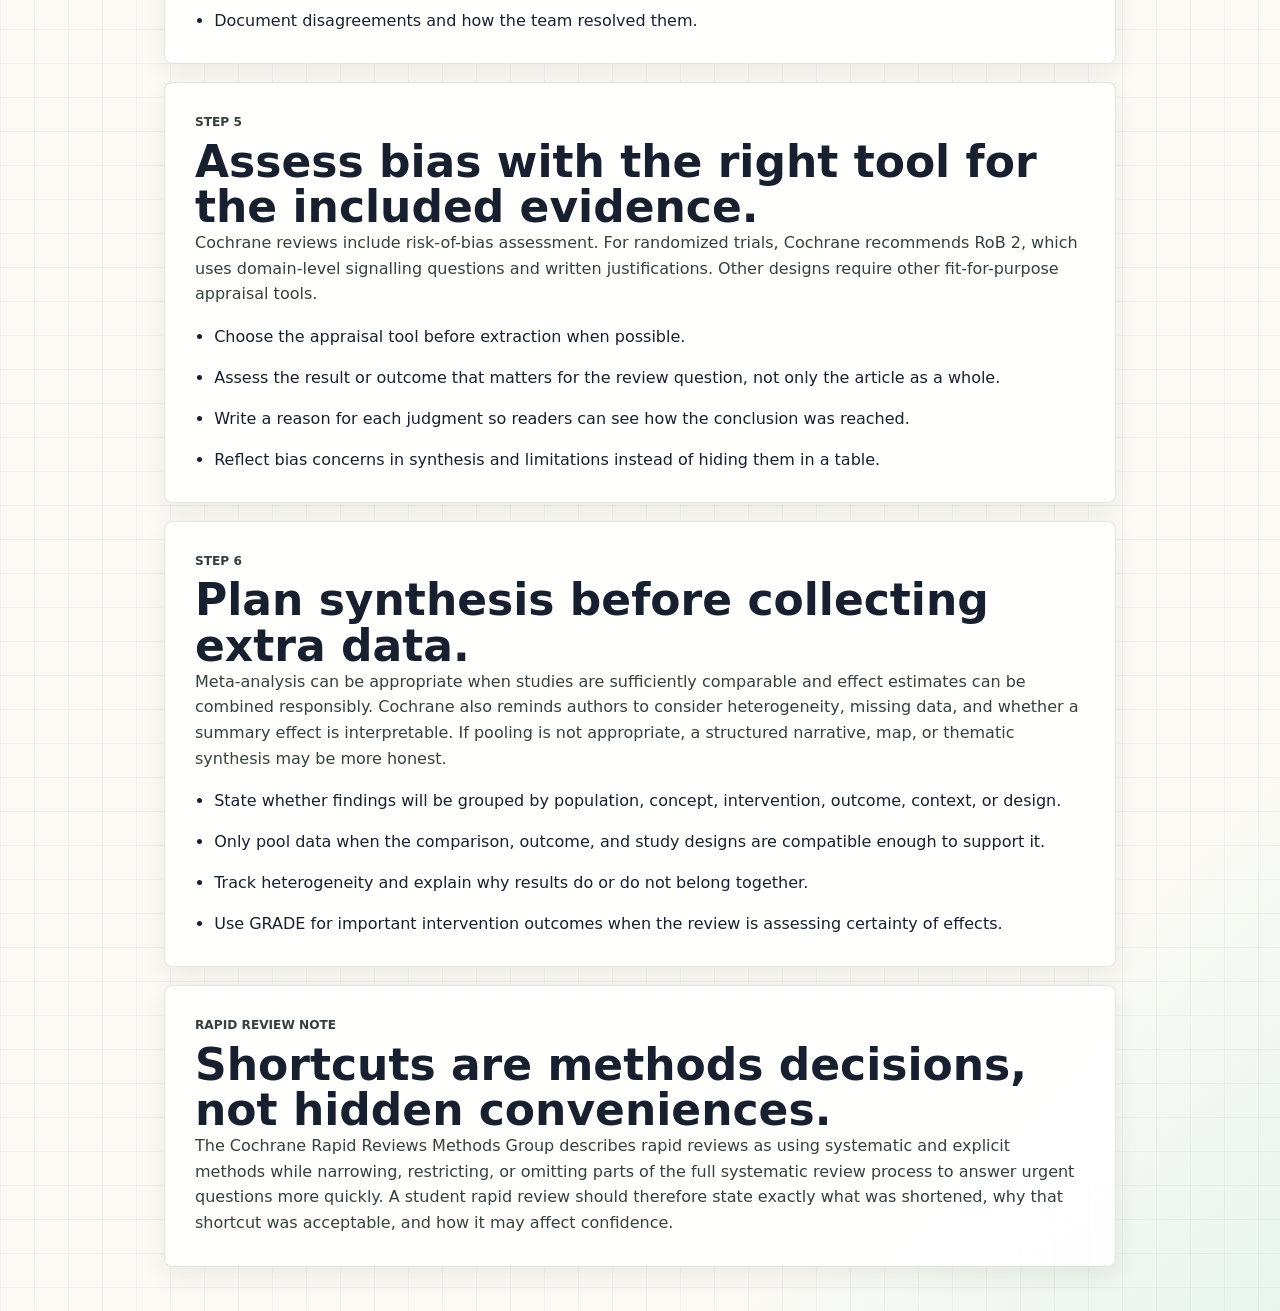
==== commit 76ad1e7c: "Add Review Compass methods route map diagram" ====
--- a/review-compass-showcase/cochrane-methods.html
+++ b/review-compass-showcase/cochrane-methods.html
@@ -76,6 +76,24 @@
         </article>
       </section>
 
+      <section class="diagram-showcase" aria-labelledby="route-map-title">
+        <div class="section-heading compact">
+          <p class="surface-label">Diagram for sharing</p>
+          <h2 id="route-map-title">The route map shows how students move from an idea to a transparent review plan.</h2>
+          <p>
+            This visual is included as a website-ready SVG and as Figma-ready Mermaid source in the submission
+            package. It mirrors the same Cochrane-informed logic used in the planner.
+          </p>
+        </div>
+        <figure style="margin: 0; overflow: hidden; border: 1px solid rgba(24, 32, 47, 0.12); border-radius: 8px; background: #ffffff; box-shadow: 0 14px 0 rgba(24, 32, 47, 0.08), 0 22px 45px rgba(43, 35, 28, 0.12);">
+          <img src="./assets/review-compass-method-route-map.svg" alt="Route map from research idea to question, review type, protocol, search, screening, extraction, appraisal, synthesis, reporting, and transparent review plan." style="display: block; width: 100%; height: auto;">
+          <figcaption style="border-top: 1px solid #ded7cb; background: linear-gradient(90deg, rgba(226, 239, 255, 0.68), rgba(221, 245, 236, 0.62)); color: #34413d; font-size: 0.94rem; line-height: 1.5; padding: 14px 16px;">
+            Use the diagram to explain why Review Compass asks students to choose the review type before finalizing
+            search, screening, extraction, and reporting decisions.
+          </figcaption>
+        </figure>
+      </section>
+
       <section class="method-sections" aria-label="Detailed method guidance">
         <article id="question">
           <p class="surface-label">Step 1</p>
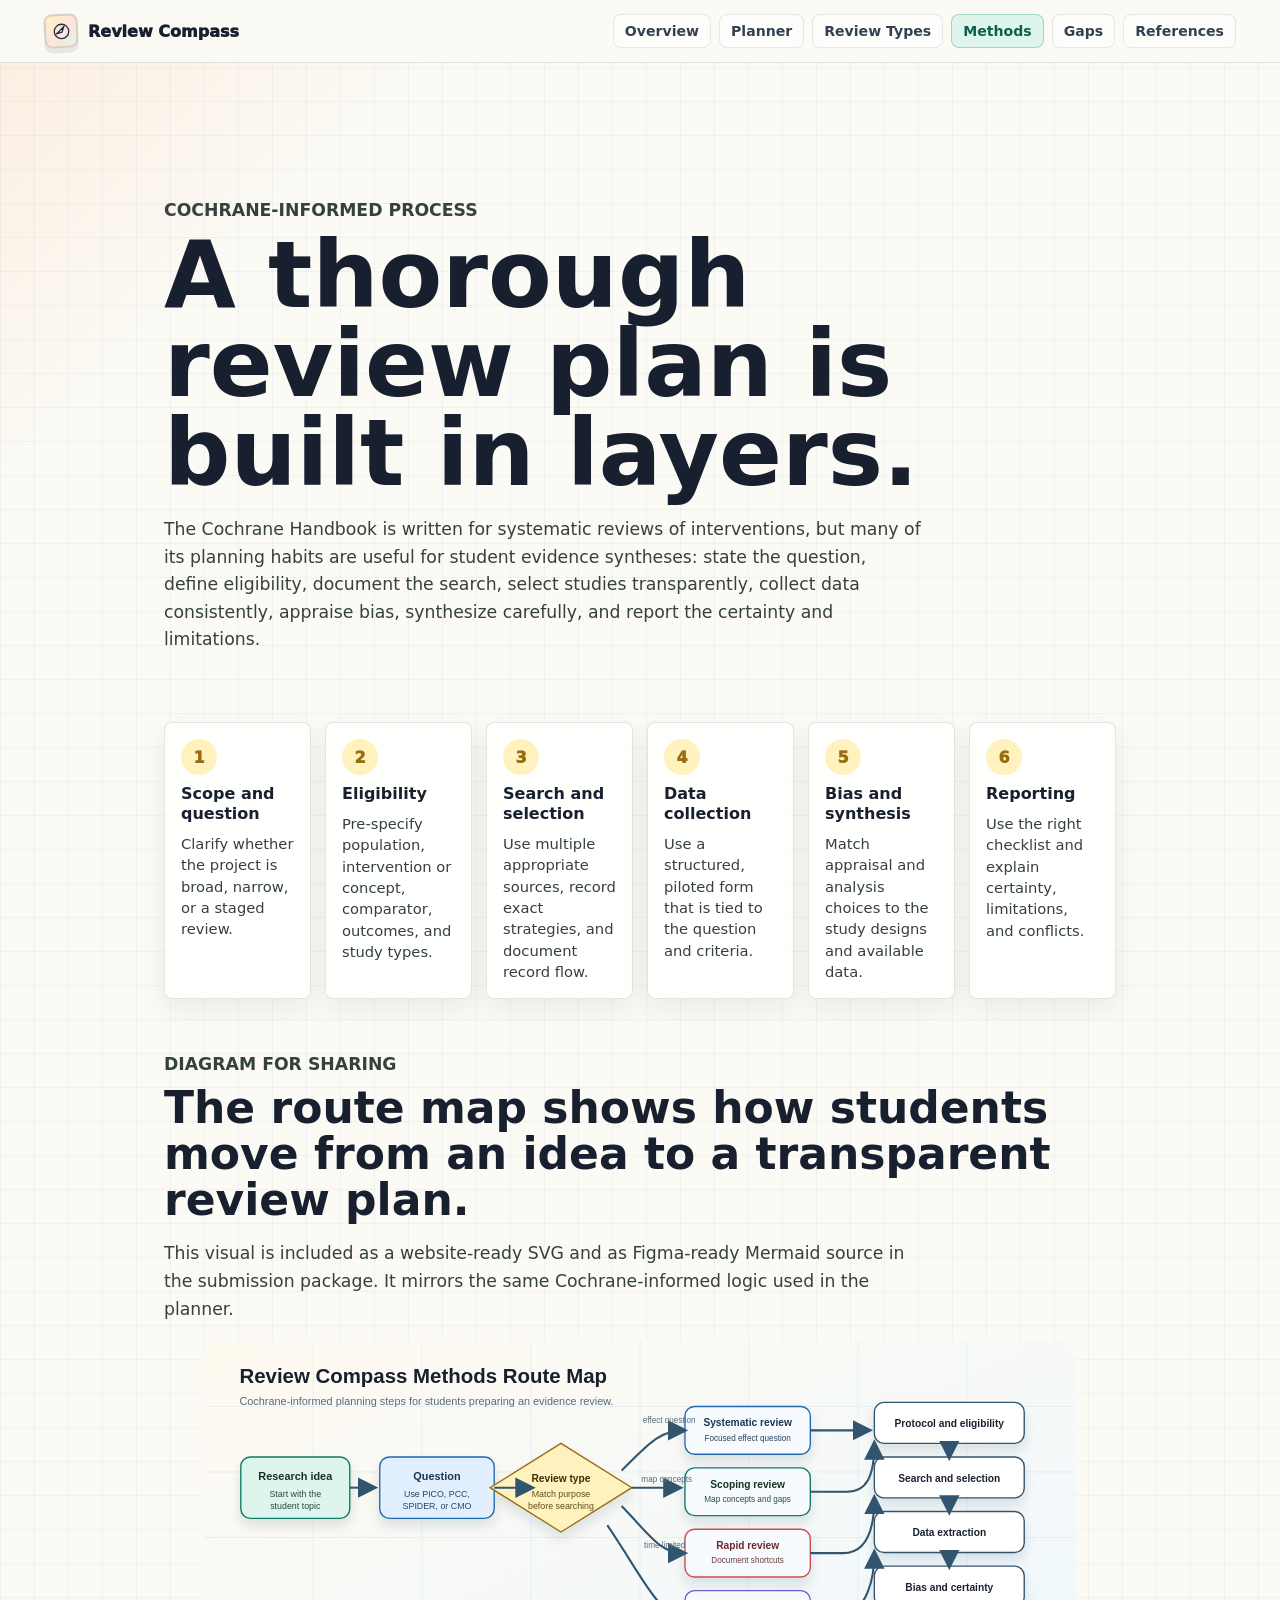
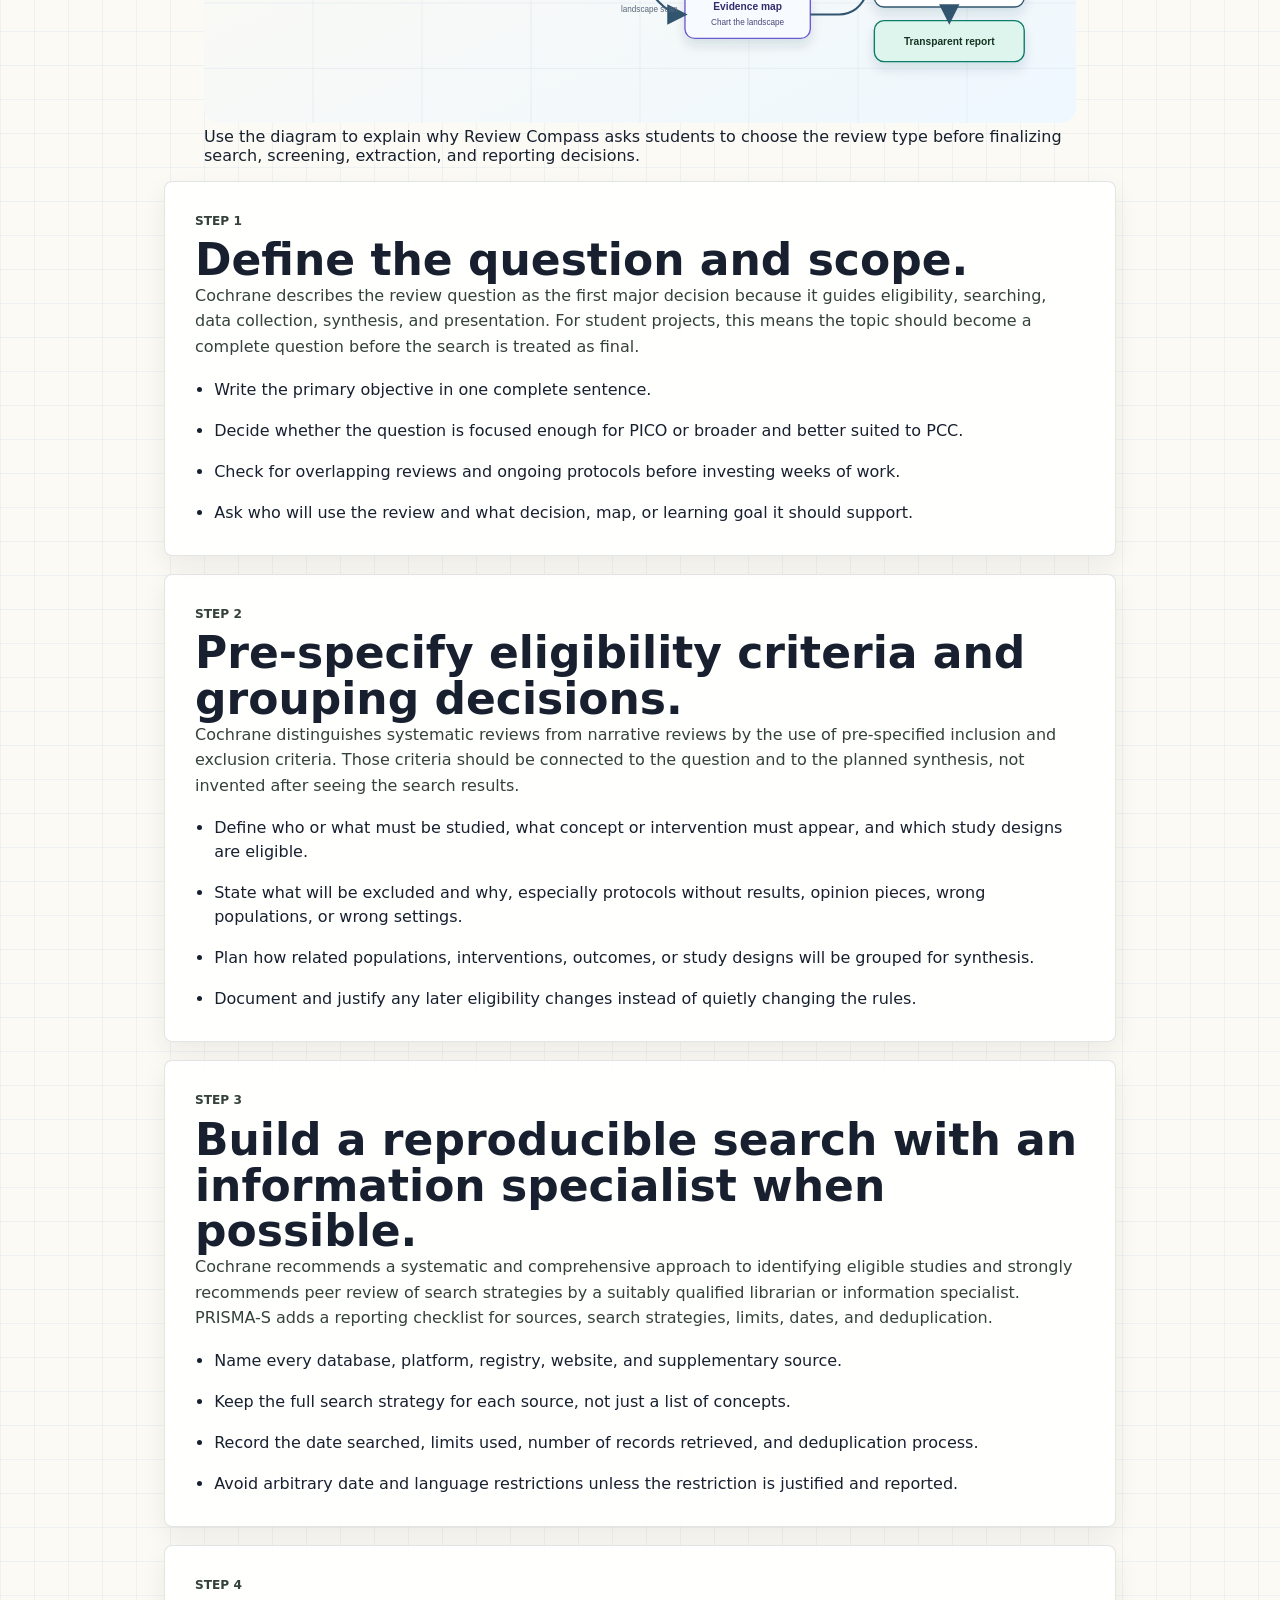
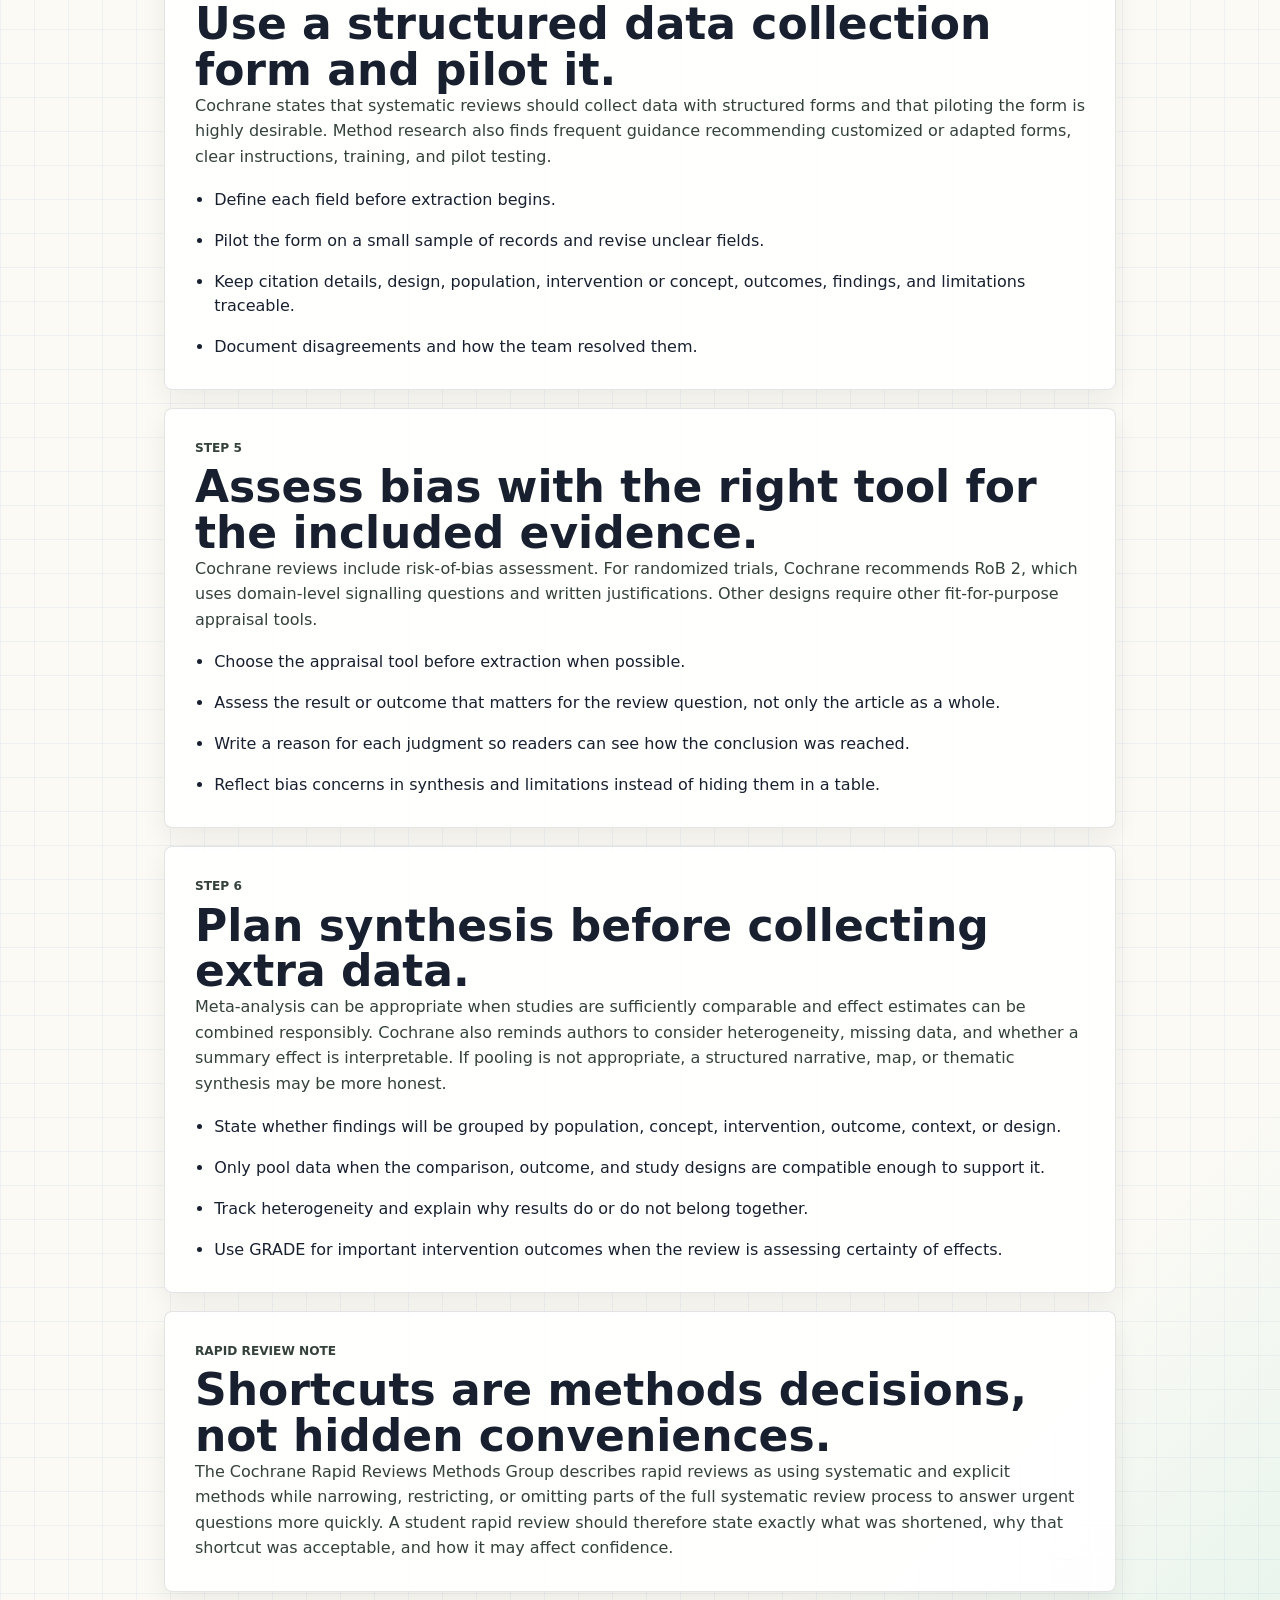
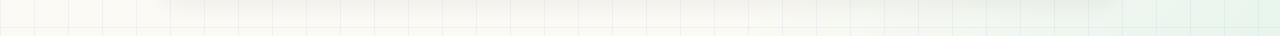
==== commit 4c67dc77: "Harden Review Compass guide pages" ====
--- a/review-compass-showcase/cochrane-methods.html
+++ b/review-compass-showcase/cochrane-methods.html
@@ -3,6 +3,8 @@
   <head>
     <meta charset="utf-8">
     <meta name="viewport" content="width=device-width, initial-scale=1">
+    <meta http-equiv="Content-Security-Policy" content="default-src 'self'; script-src 'self'; style-src 'self'; img-src 'self' data:; connect-src 'none'; object-src 'none'; base-uri 'none'; form-action 'none'; font-src 'self' data:; frame-src 'none'; media-src 'none'; upgrade-insecure-requests">
+    <meta name="referrer" content="no-referrer">
     <meta
       name="description"
       content="A Cochrane-informed student guide to review questions, eligibility criteria, searching, screening, data extraction, risk of bias, synthesis, GRADE, and reporting."
@@ -85,9 +87,9 @@
             package. It mirrors the same Cochrane-informed logic used in the planner.
           </p>
         </div>
-        <figure style="margin: 0; overflow: hidden; border: 1px solid rgba(24, 32, 47, 0.12); border-radius: 8px; background: #ffffff; box-shadow: 0 14px 0 rgba(24, 32, 47, 0.08), 0 22px 45px rgba(43, 35, 28, 0.12);">
-          <img src="./assets/review-compass-method-route-map.svg" alt="Route map from research idea to question, review type, protocol, search, screening, extraction, appraisal, synthesis, reporting, and transparent review plan." style="display: block; width: 100%; height: auto;">
-          <figcaption style="border-top: 1px solid #ded7cb; background: linear-gradient(90deg, rgba(226, 239, 255, 0.68), rgba(221, 245, 236, 0.62)); color: #34413d; font-size: 0.94rem; line-height: 1.5; padding: 14px 16px;">
+        <figure>
+          <img src="./assets/review-compass-method-route-map.svg" alt="Route map from research idea to question, review type, protocol, search, screening, extraction, appraisal, synthesis, reporting, and transparent review plan.">
+          <figcaption>
             Use the diagram to explain why Review Compass asks students to choose the review type before finalizing
             search, screening, extraction, and reporting decisions.
           </figcaption>
@@ -206,4 +208,4 @@
       </section>
     </main>
   </body>
-</html>+</html>
